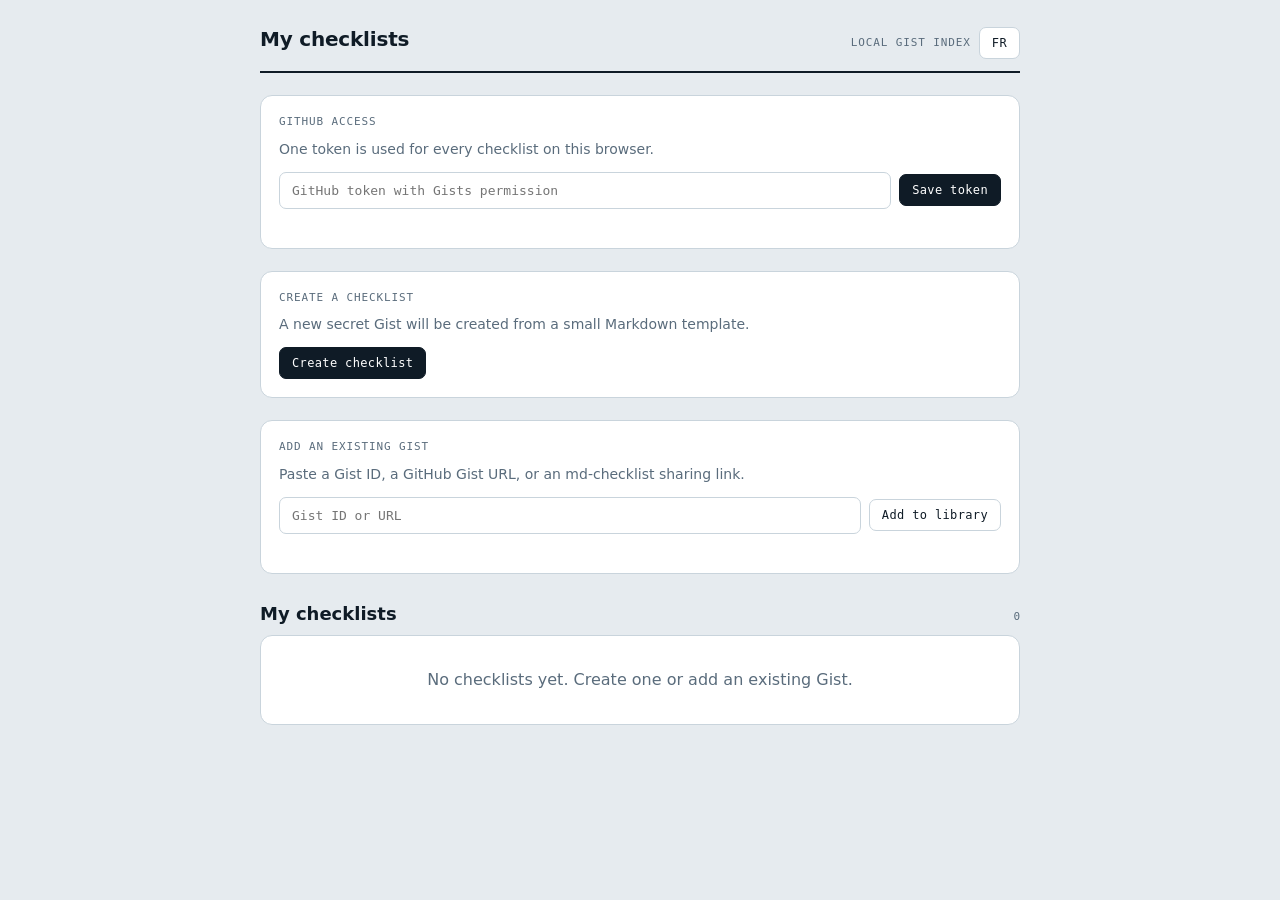
==== index.html @ 0163213e "Add multi-checklist Gist library" ====
<!doctype html>
<html lang="en">
<head>
  <meta charset="utf-8">
  <meta name="viewport" content="width=device-width, initial-scale=1">
  <title>md-checklist</title>
  <link rel="stylesheet" href="css/app.css">
</head>
<body>
<!--
THESIS: A local working register for remote Gists, refusing a dashboard of interchangeable cards.
OWN-WORLD: Cold paper, navy ink, restrained teal, ruled rows, and compact utility controls.
STORY: Configure GitHub once, create or attach a checklist, then reopen it from a durable local index.
FIRST VIEWPORT: Identity and token access lead; creation and attachment sit together above the library ledger.
FORM: Operate-mode registry, assigned structure seed 305587b6.
FINISH: unreviewed and undocumented is unfinished; this build ends with the finish review, the verdict, and DESIGN.md
-->
  <main class="wrap">
    <header class="masthead">
      <h1 id="pageTitle">My checklists</h1>
      <div class="row"><span class="eyebrow" id="pageMeta">local Gist index</span><button class="btn" id="langButton">FR</button></div>
    </header>

    <section class="panel" aria-labelledby="tokenTitle">
      <span class="section-label" id="tokenTitle">GitHub access</span>
      <p id="tokenHelp"></p>
      <div class="row" style="margin-top:12px">
        <input class="field" id="tokenInput" type="password" autocomplete="off">
        <button class="btn primary" id="saveToken">Save token</button>
      </div>
      <p class="status" id="tokenStatus" aria-live="polite"></p>
    </section>

    <section class="panel" aria-labelledby="createTitle">
      <span class="section-label" id="createTitle">Create a checklist</span>
      <p id="createHelp"></p>
      <div class="actions" style="margin-top:12px"><button class="btn primary" id="createButton">Create checklist</button></div>
    </section>

    <section class="panel" aria-labelledby="addTitle">
      <span class="section-label" id="addTitle">Add an existing Gist</span>
      <p id="addHelp"></p>
      <div class="row" style="margin-top:12px">
        <input class="field" id="gistInput" autocomplete="off">
        <button class="btn" id="addButton">Add to library</button>
      </div>
      <p class="status" id="actionStatus" aria-live="polite"></p>
    </section>

    <section class="library" aria-labelledby="libraryTitle">
      <div class="library-head"><h2 id="libraryTitle">My checklists</h2><span class="meta" id="libraryCount"></span></div>
      <div class="library-list" id="libraryList"></div>
    </section>
  </main>
  <script src="js/storage.js"></script>
  <script src="js/markdown.js"></script>
  <script src="js/gist.js"></script>
  <script src="js/i18n.js"></script>
  <script src="js/home.js"></script>
</body>
</html>
---- css/app.css ----
:root {
  --paper: #e6ebef;
  --card: #fff;
  --ink: #0f1b26;
  --muted: #5a6c7c;
  --line: #c9d4dc;
  --line-soft: #e4eaef;
  --accent: #0e7c6b;
  --accent-soft: #ddefea;
  --warn: #8a5a12;
  --warn-soft: #fbf0dc;
  --mono: ui-monospace, "SF Mono", Menlo, Consolas, monospace;
  --sans: ui-sans-serif, system-ui, -apple-system, "Segoe UI", sans-serif;
}
* { box-sizing: border-box; }
body { margin: 0; padding: 24px 16px 48px; background: var(--paper); color: var(--ink); font: 16px/1.5 var(--sans); }
button, input, textarea { font: inherit; }
.wrap { max-width: 760px; margin: 0 auto; }
.masthead { display: flex; align-items: baseline; justify-content: space-between; gap: 16px; flex-wrap: wrap; padding-bottom: 12px; border-bottom: 2px solid var(--ink); }
.masthead h1 { margin: 0; font-size: 20px; letter-spacing: -.01em; }
.eyebrow, .meta, .status, .section-label { font-family: var(--mono); font-size: 11px; color: var(--muted); }
.eyebrow, .section-label { letter-spacing: .08em; text-transform: uppercase; }
.bar, .row, .actions { display: flex; gap: 8px; align-items: center; flex-wrap: wrap; }
.bar { margin: 18px 0; }
.btn { padding: 8px 12px; border: 1px solid var(--line); border-radius: 7px; background: var(--card); color: var(--ink); cursor: pointer; font: 12px var(--mono); letter-spacing: .03em; }
.btn:hover { border-color: var(--muted); }
.btn.primary { background: var(--ink); border-color: var(--ink); color: var(--card); }
.btn.danger { color: var(--warn); }
.btn:disabled { cursor: not-allowed; opacity: .48; }
.btn:focus-visible, input:focus-visible, textarea:focus-visible, .library-open:focus-visible { outline: 2px solid var(--accent); outline-offset: 2px; }
.panel { margin-top: 22px; padding: 18px; background: var(--card); border: 1px solid var(--line); border-radius: 12px; }
.panel h2 { margin: 0 0 6px; font-size: 17px; }
.panel p { margin: 0; color: var(--muted); font-size: 14px; }
.section-label { display: block; margin-bottom: 8px; }
.field { flex: 1 1 260px; min-width: 0; padding: 10px 12px; border: 1px solid var(--line); border-radius: 7px; background: #fff; color: var(--ink); font: 13px var(--mono); }
.hint { margin-top: 9px !important; font-size: 12px !important; }
.status { min-height: 1.5em; margin-top: 10px; }
.status.error { color: var(--warn); }
.library { margin-top: 26px; }
.library-head { display: flex; justify-content: space-between; align-items: baseline; gap: 16px; margin-bottom: 8px; }
.library-head h2 { margin: 0; font-size: 18px; }
.library-list { overflow: hidden; background: var(--card); border: 1px solid var(--line); border-radius: 12px; }
.library-item { display: grid; grid-template-columns: minmax(0, 1fr) auto; gap: 12px; align-items: center; padding: 14px 16px; border-bottom: 1px solid var(--line-soft); }
.library-item:last-child { border-bottom: 0; }
.library-open { min-width: 0; padding: 0; border: 0; background: none; color: inherit; text-align: left; cursor: pointer; border-radius: 4px; }
.library-name { display: block; overflow: hidden; font-weight: 650; text-overflow: ellipsis; white-space: nowrap; }
.library-open:hover .library-name { color: var(--accent); }
.empty { padding: 32px 18px; color: var(--muted); text-align: center; }
.gauge { margin: 18px 0 20px; }
.gauge-top { display: flex; align-items: baseline; gap: 10px; color: var(--muted); font: 13px var(--mono); }
.gauge-count { color: var(--ink); font-size: 22px; font-weight: 600; }
.gauge-track { height: 6px; margin-top: 8px; overflow: hidden; border-radius: 999px; background: var(--line-soft); }
.gauge-fill { width: 100%; height: 100%; border-radius: inherit; background: var(--accent); transform: scaleX(0); transform-origin: left; transition: transform .25s ease; }
.sheet { padding: 6px 0; background: var(--card); border: 1px solid var(--line); border-radius: 10px; }
.head { margin-bottom: 6px; padding: 20px 16px 8px; border-bottom: 1px solid var(--line-soft); color: var(--muted); font: 12px var(--mono); letter-spacing: .1em; text-transform: uppercase; }
.head:first-child { padding-top: 12px; }
.note { padding: 4px 16px 4px 60px; color: var(--muted); font-size: 14px; }
.task { display: flex; gap: 12px; align-items: flex-start; width: 100%; padding: 9px 16px; border: 0; border-radius: 6px; background: none; color: inherit; text-align: left; cursor: pointer; }
.task:hover:not(:disabled) { background: #f5f8fa; }
.task:disabled { cursor: default; }
.task:focus-visible { outline: 2px solid var(--accent); outline-offset: -2px; }
.idx { width: 20px; flex: none; padding-top: 4px; color: var(--muted); text-align: right; font: 11px var(--mono); }
.tick { display: grid; width: 19px; height: 19px; flex: none; margin-top: 2px; place-items: center; border: 1.5px solid var(--line); border-radius: 5px; }
.tick svg { width: 11px; height: 11px; fill: none; stroke: var(--card); stroke-width: 2.6; stroke-linecap: round; stroke-linejoin: round; opacity: 0; }
.task[aria-pressed="true"] .tick { border-color: var(--accent); background: var(--accent); }
.task[aria-pressed="true"] .tick svg { opacity: 1; }
.task[aria-pressed="true"] .txt { color: var(--muted); text-decoration: line-through; text-decoration-color: var(--line); }
.txt { flex: 1; padding-top: 1px; }
.txt code { padding: 1px 5px; border-radius: 4px; background: var(--accent-soft); font: .85em var(--mono); }
.txt a { color: var(--accent); }
.sub { margin-left: 22px; }
textarea { width: 100%; min-height: 340px; padding: 16px; resize: vertical; border: 1px solid var(--line); border-radius: 10px; background: var(--card); color: var(--ink); font: 13.5px/1.65 var(--mono); }
.hidden { display: none !important; }
@media (max-width: 560px) { body { padding: 16px 10px 36px; } .panel { padding: 15px; } .library-item { grid-template-columns: 1fr; } .actions { justify-content: flex-start; } .sub { margin-left: 10px; } }
@media (prefers-reduced-motion: reduce) { * { transition: none !important; } }
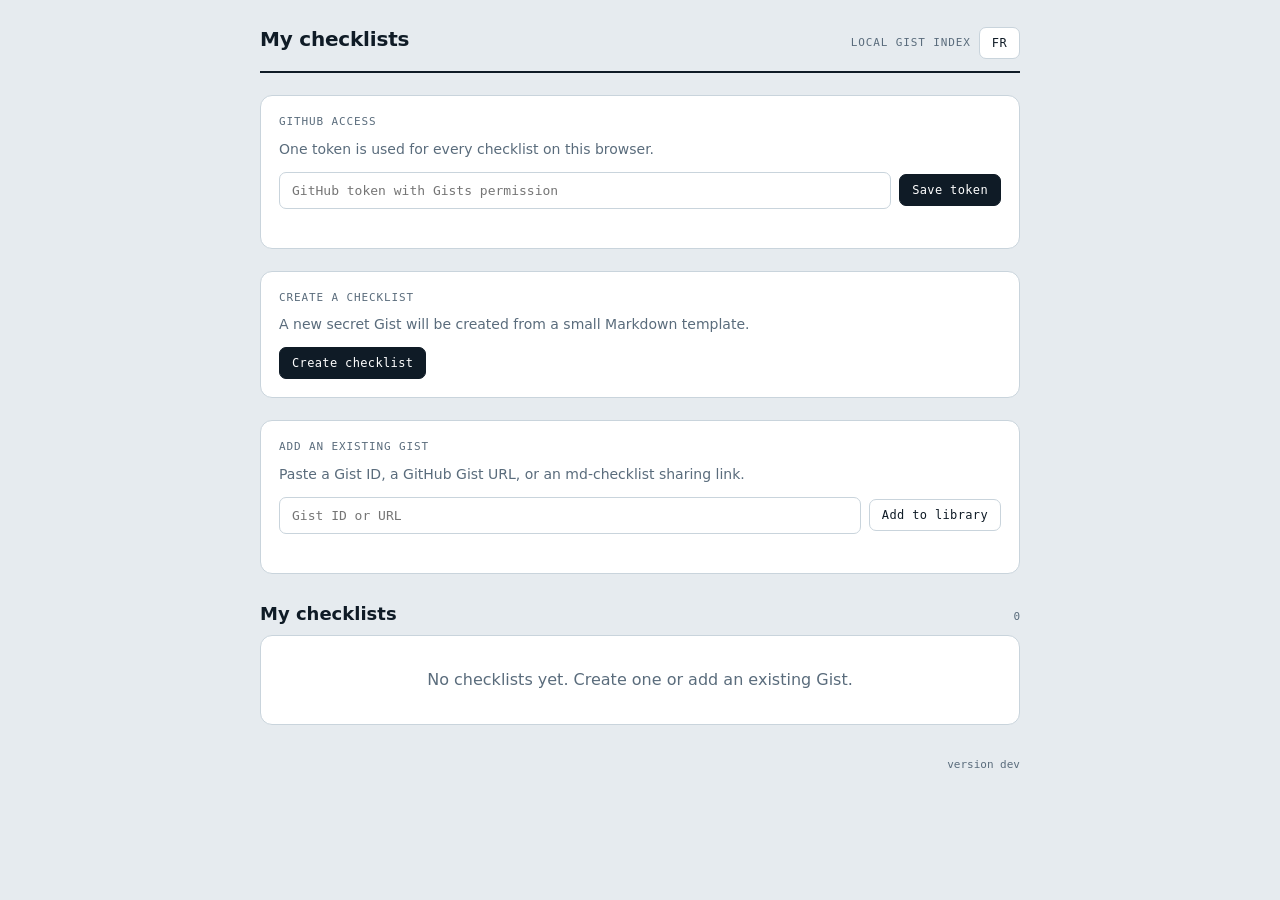
==== commit 27d468aa: "Show deployed version stamped by a GitHub Pages workflow A Pages workflow writes the short commit SH" ====
--- a/index.html
+++ b/index.html
@@ -51,7 +51,9 @@
       <div class="library-head"><h2 id="libraryTitle">My checklists</h2><span class="meta" id="libraryCount"></span></div>
       <div class="library-list" id="libraryList"></div>
     </section>
+    <footer class="meta build" id="buildInfo"></footer>
   </main>
+  <script src="js/version.js"></script>
   <script src="js/storage.js"></script>
   <script src="js/markdown.js"></script>
   <script src="js/gist.js"></script>
--- a/css/app.css
+++ b/css/app.css
@@ -36,6 +36,7 @@
 .hint { margin-top: 9px !important; font-size: 12px !important; }
 .status { min-height: 1.5em; margin-top: 10px; }
 .status.error { color: var(--warn); }
+.build { display: block; margin-top: 32px; text-align: right; }
 .library { margin-top: 26px; }
 .library-head { display: flex; justify-content: space-between; align-items: baseline; gap: 16px; margin-bottom: 8px; }
 .library-head h2 { margin: 0; font-size: 18px; }
